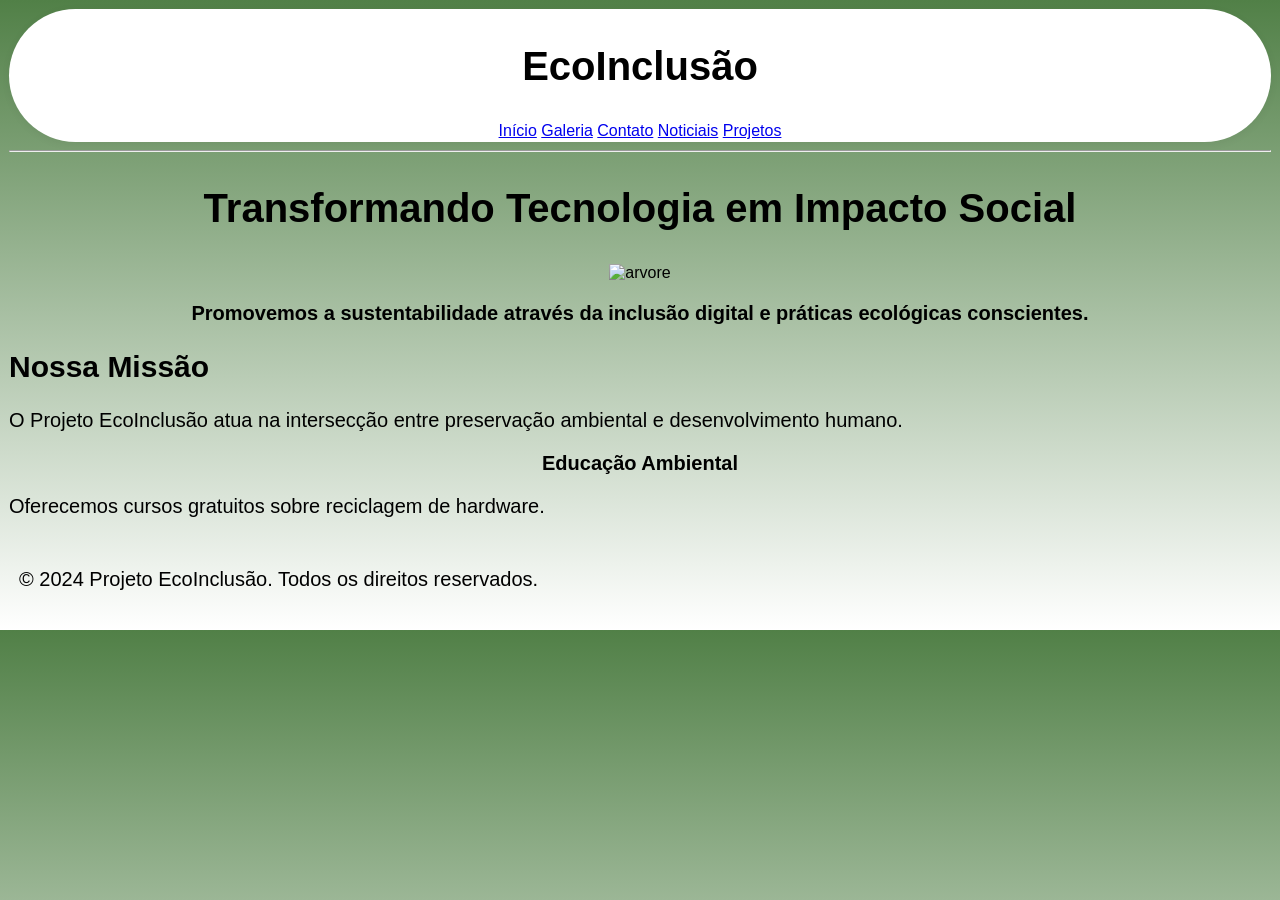
==== index.html @ 42b66ab9 "fato social" ====
<!DOCTYPE html>
<html lang="en">
<head>
    <meta charset="UTF-8">
    <meta name="viewport" content="width=device-width, initial-scale=1.0">
    <title>Eco inclusão</title>

    <link rel="stylesheet" href="style.css">
    
</head>

<body>

    <header role="banner">

        <nav role="navigation">

            <div class="logo"><h1>EcoInclusão</h1></div>

            

                <a href="index.html">Início</a>

                <a href="galeria.html">Galeria</a>

                <a href="contato.html">Contato</a>

                <a href="noticiais.html">Noticiais</a>

                <a href="projetos.html">Projetos</a>

        

        </nav>

    </header>

    <hr>

    <main role="main">

        <section id="hero">

            <h1>Transformando Tecnologia em Impacto Social</h1>

            <img src="https://marketplace.canva.com/B8DKI/MAG6t2B8DKI/1/tl/canva-%C3%A1rvore-isolada%2C-folhagem-verde-contrastando-com-o-fundo-preto.-MAG6t2B8DKI.png" alt="arvore">

            <h3>Promovemos a sustentabilidade através da inclusão digital e práticas ecológicas conscientes.</h3>

        </section>

        <section id="sobre">

            <h2>Nossa Missão</h2>

            <p>O Projeto EcoInclusão atua na intersecção entre preservação ambiental e desenvolvimento humano.</p>

            <article>

                <h3>Educação Ambiental</h3>

                <p>Oferecemos cursos gratuitos sobre reciclagem de hardware.</p>

            </article>

        </section>

    </main>



<footer role="contentinfo">

    <p>&copy; 2024 Projeto EcoInclusão. Todos os direitos reservados.</p>

</footer>

</body>

</html>

</html>
---- style.css ----
body {
    font-family: Arial, Helvetica, sans-serif;
    color: hsl(0, 0%, 0%);
    padding: 1px;
    align-items: auto;
    background-image: linear-gradient(#518047, white)
} header{
    background-color: #ffffff;
    box-shadow: 0 2px 10px rgba(0, 0, 0, 0.05);
    border-radius: 100px;
    top: 0;
    z-index: 1000;
    padding: -10px;
    text-align: center;
} nav{
    align-items: end;
    width: 1200px;
    margin: auto;
    padding: 2px;
} h1{
    align-items: left;
    font-size: 40px;
} h2{
    text-align: left;
    font-size: 30px;
} h3{
    text-align: auto;
    font-size: 20px;
}{
    width: 1200px;
    margin: auto;
} section{
    text-align: center;
    box-align: auto;
    box-shadow: 10px,#ffffff;
    border-radius: 100px;
    box
} footer{
    text-align: center;
    padding: 10px;
    width: auto;
    margin: auto;
} p{
    text-align: left;
    font-size: 20px;
}
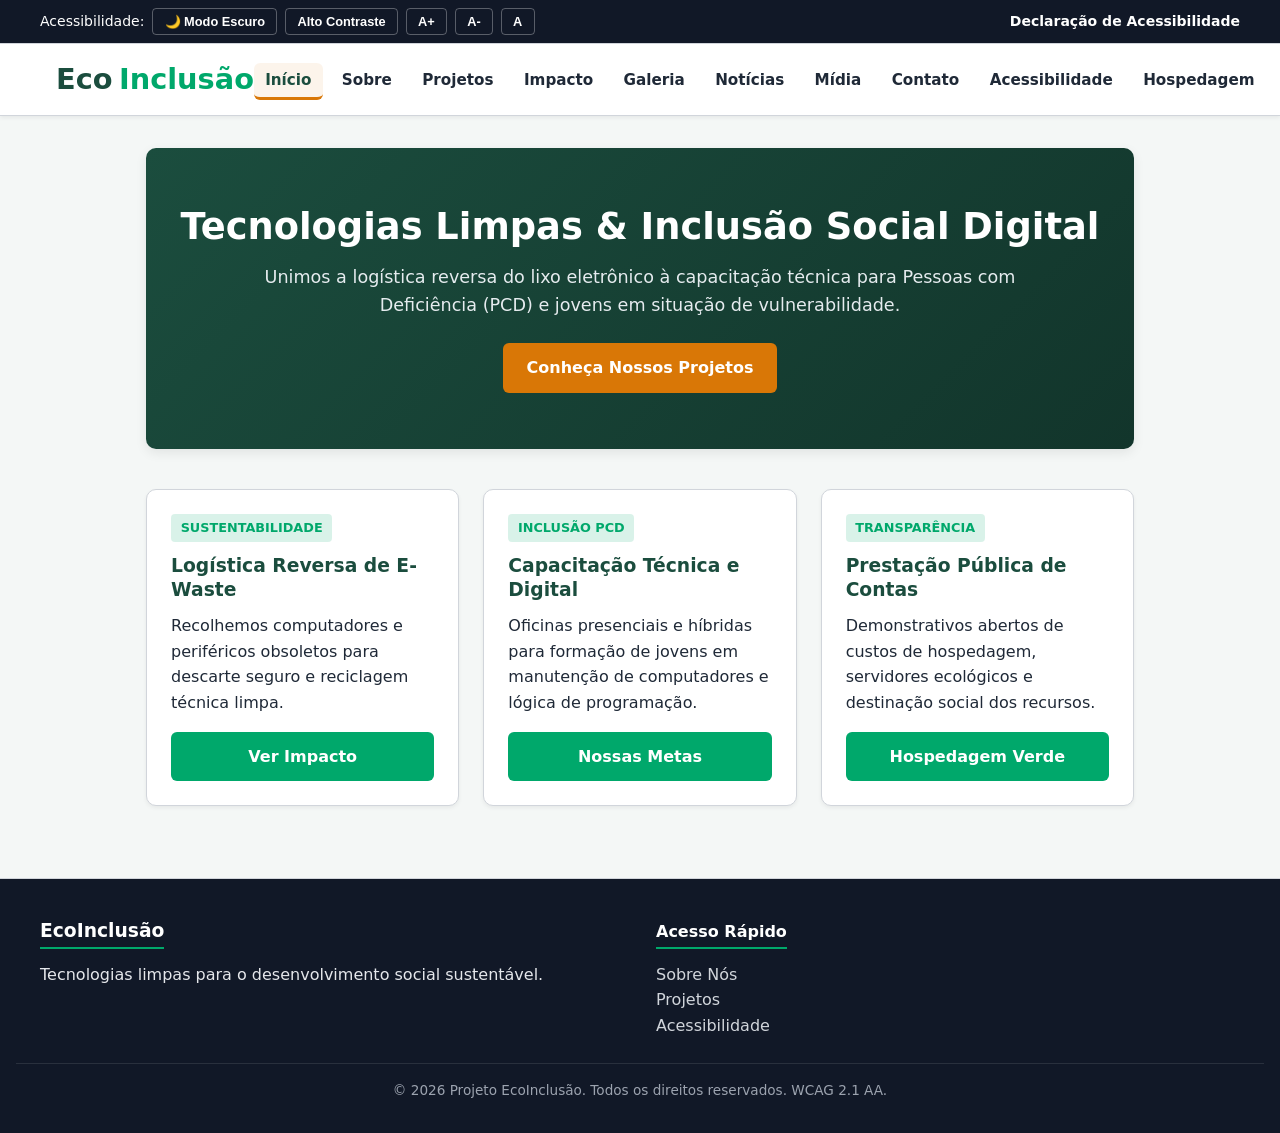
==== commit 2296ecb7: "Atualizando arquivos do projeto EcoInclusao na pasta docs" ====
--- a/index.html
+++ b/index.html
@@ -1,82 +1,101 @@
-<!DOCTYPE html>
-<html lang="en">
-<head>
-    <meta charset="UTF-8">
-    <meta name="viewport" content="width=device-width, initial-scale=1.0">
-    <title>Eco inclusão</title>
-
-    <link rel="stylesheet" href="style.css">
-    
-</head>
-
-<body>
-
-    <header role="banner">
-
-        <nav role="navigation">
-
-            <div class="logo"><h1>EcoInclusão</h1></div>
-
-            
-
-                <a href="index.html">Início</a>
-
-                <a href="galeria.html">Galeria</a>
-
-                <a href="contato.html">Contato</a>
-
-                <a href="noticiais.html">Noticiais</a>
-
-                <a href="projetos.html">Projetos</a>
-
-        
-
-        </nav>
-
-    </header>
-
-    <hr>
-
-    <main role="main">
-
-        <section id="hero">
-
-            <h1>Transformando Tecnologia em Impacto Social</h1>
-
-            <img src="https://marketplace.canva.com/B8DKI/MAG6t2B8DKI/1/tl/canva-%C3%A1rvore-isolada%2C-folhagem-verde-contrastando-com-o-fundo-preto.-MAG6t2B8DKI.png" alt="arvore">
-
-            <h3>Promovemos a sustentabilidade através da inclusão digital e práticas ecológicas conscientes.</h3>
-
-        </section>
-
-        <section id="sobre">
-
-            <h2>Nossa Missão</h2>
-
-            <p>O Projeto EcoInclusão atua na intersecção entre preservação ambiental e desenvolvimento humano.</p>
-
-            <article>
-
-                <h3>Educação Ambiental</h3>
-
-                <p>Oferecemos cursos gratuitos sobre reciclagem de hardware.</p>
-
-            </article>
-
-        </section>
-
-    </main>
-
-
-
-<footer role="contentinfo">
-
-    <p>&copy; 2024 Projeto EcoInclusão. Todos os direitos reservados.</p>
-
-</footer>
-
-</body>
-
-</html>
-
-</html>+<!DOCTYPE html>
+<html lang="pt-BR">
+<head>
+  <meta charset="UTF-8">
+  <meta name="viewport" content="width=device-width, initial-scale=1.0">
+  <title>Início | Projeto EcoInclusão</title>
+  <link rel="stylesheet" href="style.css">
+</head>
+<body>
+  <a href="#main-content" class="skip-link">Pular para o conteúdo principal</a>
+
+  <!-- Barra de Acessibilidade -->
+  <div class="accessibility-bar" role="region" aria-label="Acessibilidade">
+    <div class="accessibility-container">
+      <div class="access-controls">
+        <span>Acessibilidade:</span>
+        <button class="access-btn" id="btn-dark-mode" onclick="toggleDarkMode()">🌙 Modo Escuro</button>
+        <button class="access-btn" onclick="toggleContrast()">Alto Contraste</button>
+        <button class="access-btn" onclick="adjustFontSize(1)">A+</button>
+        <button class="access-btn" onclick="adjustFontSize(-1)">A-</button>
+        <button class="access-btn" onclick="resetFontSize()">A</button>
+      </div>
+      <a href="acessibilidade.html" style="color:#fff; font-weight:600;">Declaração de Acessibilidade</a>
+    </div>
+  </div>
+
+  <header class="site-header" role="banner">
+    <div class="header-container">
+      <a href="index.html" class="logo">Eco<span>Inclusão</span></a>
+      <button class="menu-toggle" id="menu-btn" aria-expanded="false">&#9776; Menu</button>
+      <nav id="main-nav" role="navigation">
+        <ul>
+          <li><a href="index.html" class="ativo" aria-current="page">Início</a></li>
+          <li><a href="sobre.html">Sobre</a></li>
+          <li><a href="projetos.html">Projetos</a></li>
+          <li><a href="impacto.html">Impacto</a></li>
+          <li><a href="galeria.html">Galeria</a></li>
+          <li><a href="noticiais.html">Notícias</a></li>
+          <li><a href="midia.html">Mídia</a></li>
+          <li><a href="contato.html">Contato</a></li>
+          <li><a href="acessibilidade.html">Acessibilidade</a></li>
+          <li><a href="orcamento_hospedagem.html">Hospedagem</a></li>
+        </ul>
+      </nav>
+    </div>
+  </header>
+
+  <main id="main-content" class="container" role="main">
+    <section class="hero">
+      <h1>Tecnologias Limpas &amp; Inclusão Social Digital</h1>
+      <p>Unimos a logística reversa do lixo eletrônico à capacitação técnica para Pessoas com Deficiência (PCD) e jovens em situação de vulnerabilidade.</p>
+      <a href="projetos.html" class="btn btn-primary">Conheça Nossos Projetos</a>
+    </section>
+
+    <section class="grid grid-3" style="margin-bottom: 2.5rem;">
+      <article class="card">
+        <span class="card-tag">Sustentabilidade</span>
+        <h3>Logística Reversa de E-Waste</h3>
+        <p>Recolhemos computadores e periféricos obsoletos para descarte seguro e reciclagem técnica limpa.</p>
+        <a href="impacto.html" class="btn btn-secondary" style="margin-top:auto;">Ver Impacto</a>
+      </article>
+
+      <article class="card">
+        <span class="card-tag">Inclusão PCD</span>
+        <h3>Capacitação Técnica e Digital</h3>
+        <p>Oficinas presenciais e híbridas para formação de jovens em manutenção de computadores e lógica de programação.</p>
+        <a href="projetos.html" class="btn btn-secondary" style="margin-top:auto;">Nossas Metas</a>
+      </article>
+
+      <article class="card">
+        <span class="card-tag">Transparência</span>
+        <h3>Prestação Pública de Contas</h3>
+        <p>Demonstrativos abertos de custos de hospedagem, servidores ecológicos e destinação social dos recursos.</p>
+        <a href="orcamento_hospedagem.html" class="btn btn-secondary" style="margin-top:auto;">Hospedagem Verde</a>
+      </article>
+    </section>
+  </main>
+
+  <footer class="site-footer" role="contentinfo">
+    <div class="footer-container">
+      <div class="footer-col">
+        <h3>EcoInclusão</h3>
+        <p>Tecnologias limpas para o desenvolvimento social sustentável.</p>
+      </div>
+      <div class="footer-col">
+        <h4>Acesso Rápido</h4>
+        <ul>
+          <li><a href="sobre.html">Sobre Nós</a></li>
+          <li><a href="projetos.html">Projetos</a></li>
+          <li><a href="acessibilidade.html">Acessibilidade</a></li>
+        </ul>
+      </div>
+    </div>
+    <div class="footer-bottom">
+      <p>&copy; 2026 Projeto EcoInclusão. Todos os direitos reservados. WCAG 2.1 AA.</p>
+    </div>
+  </footer>
+
+  <script src="script.js"></script>
+</body>
+</html>
--- a/style.css
+++ b/style.css
@@ -1,47 +1,210 @@
-body {
-    font-family: Arial, Helvetica, sans-serif;
-    color: hsl(0, 0%, 0%);
-    padding: 1px;
-    align-items: auto;
-    background-image: linear-gradient(#518047, white)
-} header{
-    background-color: #ffffff;
-    box-shadow: 0 2px 10px rgba(0, 0, 0, 0.05);
-    border-radius: 100px;
-    top: 0;
-    z-index: 1000;
-    padding: -10px;
-    text-align: center;
-} nav{
-    align-items: end;
-    width: 1200px;
-    margin: auto;
-    padding: 2px;
-} h1{
-    align-items: left;
-    font-size: 40px;
-} h2{
-    text-align: left;
-    font-size: 30px;
-} h3{
-    text-align: auto;
-    font-size: 20px;
-}{
-    width: 1200px;
-    margin: auto;
-} section{
-    text-align: center;
-    box-align: auto;
-    box-shadow: 10px,#ffffff;
-    border-radius: 100px;
-    box
-} footer{
-    text-align: center;
-    padding: 10px;
-    width: auto;
-    margin: auto;
-} p{
-    text-align: left;
-    font-size: 20px;
-}
-
+/* ==========================================================================
+   ESTILOS GLOBAIS - PROJETO ECOINCLUSÃO
+   Layout Original (Versão 1) + Recursos Interativos & Dark Mode
+   ========================================================================== */
+
+/* Reset & Variáveis */
+*, *::before, *::after {
+  box-sizing: border-box;
+  margin: 0;
+  padding: 0;
+}
+
+:root {
+  /* Cores Originais - Modo Claro */
+  --primary-color: #1B4D3E;
+  --primary-dark: #12352B;
+  --secondary-color: #00A86B;
+  --accent-color: #D97706;
+  --accent-hover: #B45309;
+  --bg-light: #F4F7F6;
+  --bg-white: #FFFFFF;
+  --bg-card: #FFFFFF;
+  --bg-dark: #111827;
+  --text-dark: #1F2937;
+  --text-muted: #4B5563;
+  --border-color: #D1D5DB;
+  --focus-outline: 3px solid #D97706;
+  --focus-offset: 3px;
+  --font-main: 'Inter', 'Segoe UI', system-ui, sans-serif;
+  --radius-sm: 6px;
+  --radius-md: 10px;
+  --shadow-sm: 0 2px 4px rgba(0,0,0,0.06);
+  --shadow-md: 0 4px 12px rgba(0,0,0,0.08);
+  --shadow-hover: 0 8px 20px rgba(27, 77, 62, 0.15);
+  --transition-fast: all 0.25s cubic-bezier(0.4, 0, 0.2, 1);
+}
+
+/* Modo Escuro (Dark Mode Interativo) */
+body.dark-mode {
+  --primary-color: #34D399;
+  --primary-dark: #059669;
+  --secondary-color: #10B981;
+  --accent-color: #F59E0B;
+  --accent-hover: #D97706;
+  --bg-light: #0F172A;
+  --bg-white: #1E293B;
+  --bg-card: #1E293B;
+  --bg-dark: #020617;
+  --text-dark: #F8FAFC;
+  --text-muted: #94A3B8;
+  --border-color: #334155;
+  --shadow-sm: 0 2px 4px rgba(0,0,0,0.3);
+  --shadow-md: 0 4px 12px rgba(0,0,0,0.4);
+  --shadow-hover: 0 8px 24px rgba(52, 211, 153, 0.2);
+}
+
+/* Alto Contraste (Acessibilidade) */
+body.high-contrast {
+  --primary-color: #FFFF00 !important;
+  --secondary-color: #00FFFF !important;
+  --accent-color: #FFFF00 !important;
+  --bg-light: #000000 !important;
+  --bg-white: #000000 !important;
+  --bg-card: #000000 !important;
+  --bg-dark: #000000 !important;
+  --text-dark: #FFFFFF !important;
+  --text-muted: #FFFFFF !important;
+  --border-color: #FFFFFF !important;
+  background-color: #000000 !important;
+  color: #FFFFFF !important;
+}
+
+body.high-contrast a { color: #00FFFF !important; text-decoration: underline !important; }
+body.high-contrast button, body.high-contrast .btn { background-color: #000000 !important; color: #FFFF00 !important; border: 2px solid #FFFF00 !important; }
+body.high-contrast .card, body.high-contrast header, body.high-contrast footer, body.high-contrast table { background-color: #000000 !important; color: #FFFFFF !important; border: 2px solid #FFFFFF !important; }
+
+/* Base */
+html { font-size: 100%; scroll-behavior: smooth; }
+body {
+  font-family: var(--font-main);
+  line-height: 1.6;
+  color: var(--text-dark);
+  background-color: var(--bg-light);
+  display: flex;
+  flex-direction: column;
+  min-height: 100vh;
+  transition: background-color 0.3s ease, color 0.3s ease;
+}
+main { flex: 1; }
+
+h1, h2, h3, h4 { color: var(--primary-color); font-weight: 700; line-height: 1.25; margin-bottom: 0.75rem; transition: color 0.3s ease; }
+p { margin-bottom: 1rem; }
+a { color: var(--primary-color); text-decoration: none; transition: var(--transition-fast); }
+a:hover, a:focus { text-decoration: underline; }
+:focus-visible { outline: var(--focus-outline); outline-offset: var(--focus-offset); }
+
+/* Skip Link */
+.skip-link {
+  position: absolute; top: -100px; left: 1rem; background: var(--accent-color); color: #FFF;
+  padding: 0.75rem 1.25rem; z-index: 9999; font-weight: bold; border-radius: var(--radius-sm); transition: top 0.2s ease;
+}
+.skip-link:focus { top: 1rem; }
+
+/* Barra de Acessibilidade */
+.accessibility-bar { background-color: var(--bg-dark); color: #FFF; padding: 0.5rem 1rem; font-size: 0.875rem; border-bottom: 1px solid var(--border-color); }
+.accessibility-container { max-width: 1200px; margin: 0 auto; display: flex; justify-content: space-between; align-items: center; flex-wrap: wrap; gap: 0.5rem; }
+.access-controls { display: flex; align-items: center; gap: 0.5rem; flex-wrap: wrap; }
+.access-btn {
+  background: transparent; border: 1px solid rgba(255,255,255,0.3); color: #FFF;
+  padding: 0.3rem 0.7rem; border-radius: 4px; cursor: pointer; font-weight: 600; font-size: 0.8rem;
+  transition: var(--transition-fast); display: inline-flex; align-items: center; gap: 0.3rem;
+}
+.access-btn:hover { background: rgba(255,255,255,0.2); transform: translateY(-1px); }
+
+/* Header & Nav */
+header.site-header { position: sticky; top: 0; z-index: 1000; background-color: var(--bg-white); box-shadow: var(--shadow-sm); border-bottom: 1px solid var(--border-color); transition: background-color 0.3s ease; }
+.header-container { max-width: 1200px; margin: 0 auto; padding: 0.8rem 1rem; display: flex; justify-content: space-between; align-items: center; }
+.logo { font-size: 1.8rem; font-weight: 800; color: var(--primary-color); display: flex; align-items: center; gap: 0.4rem; }
+.logo span { color: var(--secondary-color); }
+.menu-toggle { display: none; background: transparent; border: 2px solid var(--primary-color); color: var(--primary-color); font-size: 1.25rem; padding: 0.4rem 0.75rem; border-radius: var(--radius-sm); cursor: pointer; }
+
+nav ul { display: flex; list-style: none; gap: 0.5rem; align-items: center; }
+nav a { color: var(--text-dark); font-weight: 600; padding: 0.5rem 0.7rem; border-radius: var(--radius-sm); font-size: 0.95rem; position: relative; transition: var(--transition-fast); }
+nav a:hover { color: var(--primary-color); background-color: rgba(0, 168, 107, 0.1); text-decoration: none; transform: translateY(-1px); }
+nav a.ativo, nav a.active { color: var(--primary-color); font-weight: 700; border-bottom: 3px solid var(--accent-color); background-color: rgba(217,119,6,0.08); }
+
+/* Hero Section */
+.container { max-width: 1200px; margin: 0 auto; padding: 2rem 1rem; }
+.hero {
+  background: linear-gradient(135deg, var(--primary-color) 0%, var(--primary-dark) 100%);
+  color: #FFF; padding: 3.5rem 1.5rem; text-align: center; border-radius: var(--radius-md); margin-bottom: 2.5rem;
+  box-shadow: var(--shadow-md); position: relative; overflow: hidden;
+}
+.hero h1 { color: #FFF; font-size: 2.3rem; margin-bottom: 0.8rem; }
+.hero p { max-width: 800px; margin: 0 auto 1.5rem auto; opacity: 0.95; font-size: 1.1rem; color: #F1F5F9; }
+
+/* Grid e Cards Interativos */
+.grid { display: grid; gap: 1.5rem; }
+.grid-2 { grid-template-columns: repeat(auto-fit, minmax(360px, 1fr)); }
+.grid-3 { grid-template-columns: repeat(auto-fit, minmax(280px, 1fr)); }
+
+.card {
+  background-color: var(--bg-card); border-radius: var(--radius-md); padding: 1.5rem;
+  box-shadow: var(--shadow-sm); border: 1px solid var(--border-color); display: flex; flex-direction: column;
+  transition: var(--transition-fast);
+}
+/* Reação ao passar o mouse */
+.card:hover {
+  transform: translateY(-5px);
+  box-shadow: var(--shadow-hover);
+  border-color: var(--secondary-color);
+}
+
+.card-tag {
+  background-color: rgba(0,168,107,0.15); color: var(--secondary-color); font-weight: 700;
+  font-size: 0.8rem; padding: 0.25rem 0.6rem; border-radius: 4px; text-transform: uppercase;
+  margin-bottom: 0.75rem; align-self: flex-start;
+}
+
+/* Botões Interativos */
+.btn {
+  display: inline-block; padding: 0.75rem 1.5rem; font-weight: 700; border-radius: var(--radius-sm);
+  border: none; cursor: pointer; text-align: center; transition: var(--transition-fast); text-decoration: none !important;
+}
+.btn:hover {
+  transform: translateY(-2px);
+  box-shadow: 0 4px 12px rgba(0,0,0,0.15);
+}
+.btn-primary { background-color: var(--accent-color); color: #FFF; }
+.btn-primary:hover { background-color: var(--accent-hover); }
+.btn-secondary { background-color: var(--secondary-color); color: #FFF; }
+.btn-secondary:hover { background-color: #008F5B; }
+
+/* Tabelas com Hover */
+.table-container { overflow-x: auto; margin: 1.5rem 0; border-radius: var(--radius-sm); border: 1px solid var(--border-color); background-color: var(--bg-card); }
+table { width: 100%; border-collapse: collapse; text-align: left; }
+th, td { padding: 0.85rem 1rem; border-bottom: 1px solid var(--border-color); }
+th { background-color: var(--primary-color); color: #FFF; font-weight: 700; }
+tr { transition: background-color 0.2s ease; }
+tr:hover { background-color: rgba(0, 168, 107, 0.08); }
+
+/* Form inputs */
+.form-group { margin-bottom: 1.25rem; }
+label { display: block; font-weight: 700; margin-bottom: 0.4rem; }
+input[type="text"], input[type="email"], select, textarea {
+  width: 100%; padding: 0.75rem; font-size: 1rem; border: 1px solid var(--border-color);
+  border-radius: var(--radius-sm); background-color: var(--bg-card); color: var(--text-dark);
+  transition: var(--transition-fast);
+}
+input[type="text"]:focus, input[type="email"]:focus, select:focus, textarea:focus {
+  border-color: var(--secondary-color);
+  box-shadow: 0 0 0 3px rgba(0, 168, 107, 0.2);
+}
+
+/* Rodapé */
+footer.site-footer { background-color: var(--bg-dark); color: #E5E7EB; padding: 2.5rem 1rem 1rem 1rem; margin-top: auto; border-top: 1px solid var(--border-color); }
+.footer-container { max-width: 1200px; margin: 0 auto; display: grid; grid-template-columns: repeat(auto-fit, minmax(220px, 1fr)); gap: 2rem; margin-bottom: 1.5rem; }
+.footer-col h3, .footer-col h4 { color: #FFF; border-bottom: 2px solid var(--secondary-color); padding-bottom: 0.3rem; display: inline-block; margin-bottom: 0.8rem; }
+.footer-col ul { list-style: none; }
+.footer-col a { color: #D1D5DB; transition: var(--transition-fast); }
+.footer-col a:hover { color: var(--secondary-color); padding-left: 3px; }
+.footer-bottom { text-align: center; padding-top: 1rem; border-top: 1px solid rgba(255,255,255,0.1); font-size: 0.85rem; color: #9CA3AF; }
+
+@media (max-width: 768px) {
+  .menu-toggle { display: block; }
+  nav { display: none; width: 100%; margin-top: 1rem; }
+  nav.is-open { display: block; }
+  nav ul { flex-direction: column; align-items: stretch; background: var(--bg-card); padding: 1rem; border-radius: var(--radius-sm); border: 1px solid var(--border-color); }
+  .grid-2, .grid-3 { grid-template-columns: 1fr; }
+}
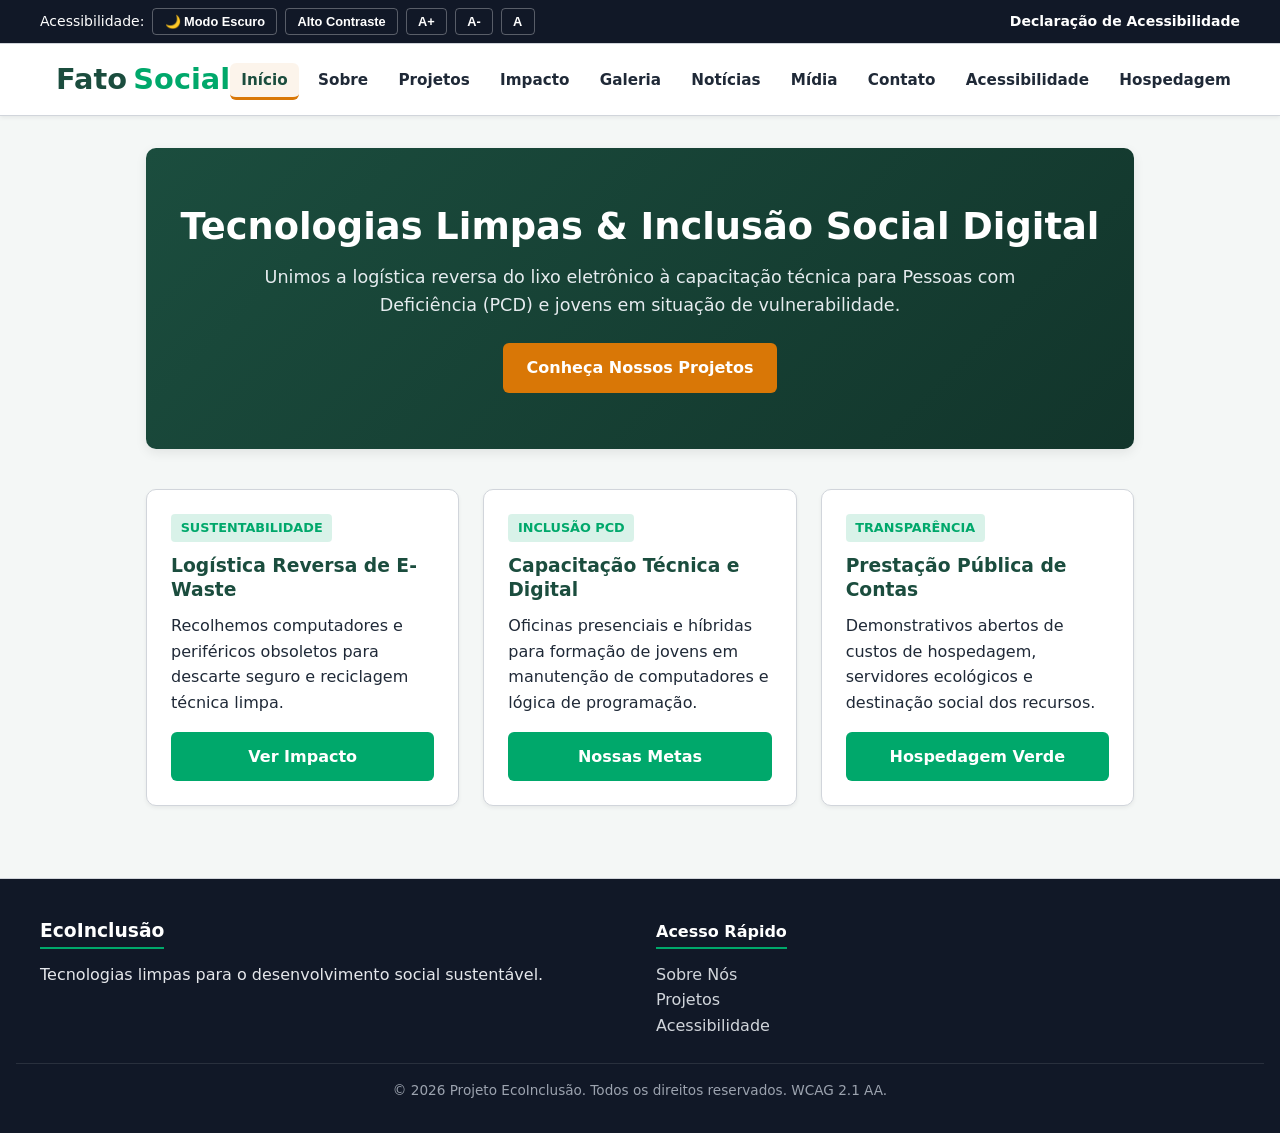
==== commit 82f79863: "Change logo text from 'EcoInclusão' to 'FatoSocial'" ====
--- a/index.html
+++ b/index.html
@@ -24,9 +24,9 @@
     </div>
   </div>
 
-  <header class="site-header" role="banner">
+ <header class="site-header" role="banner">
     <div class="header-container">
-      <a href="index.html" class="logo">Eco<span>Inclusão</span></a>
+      <a href="index.html" class="logo">Fato<span>Social</span></a>
       <button class="menu-toggle" id="menu-btn" aria-expanded="false">&#9776; Menu</button>
       <nav id="main-nav" role="navigation">
         <ul>
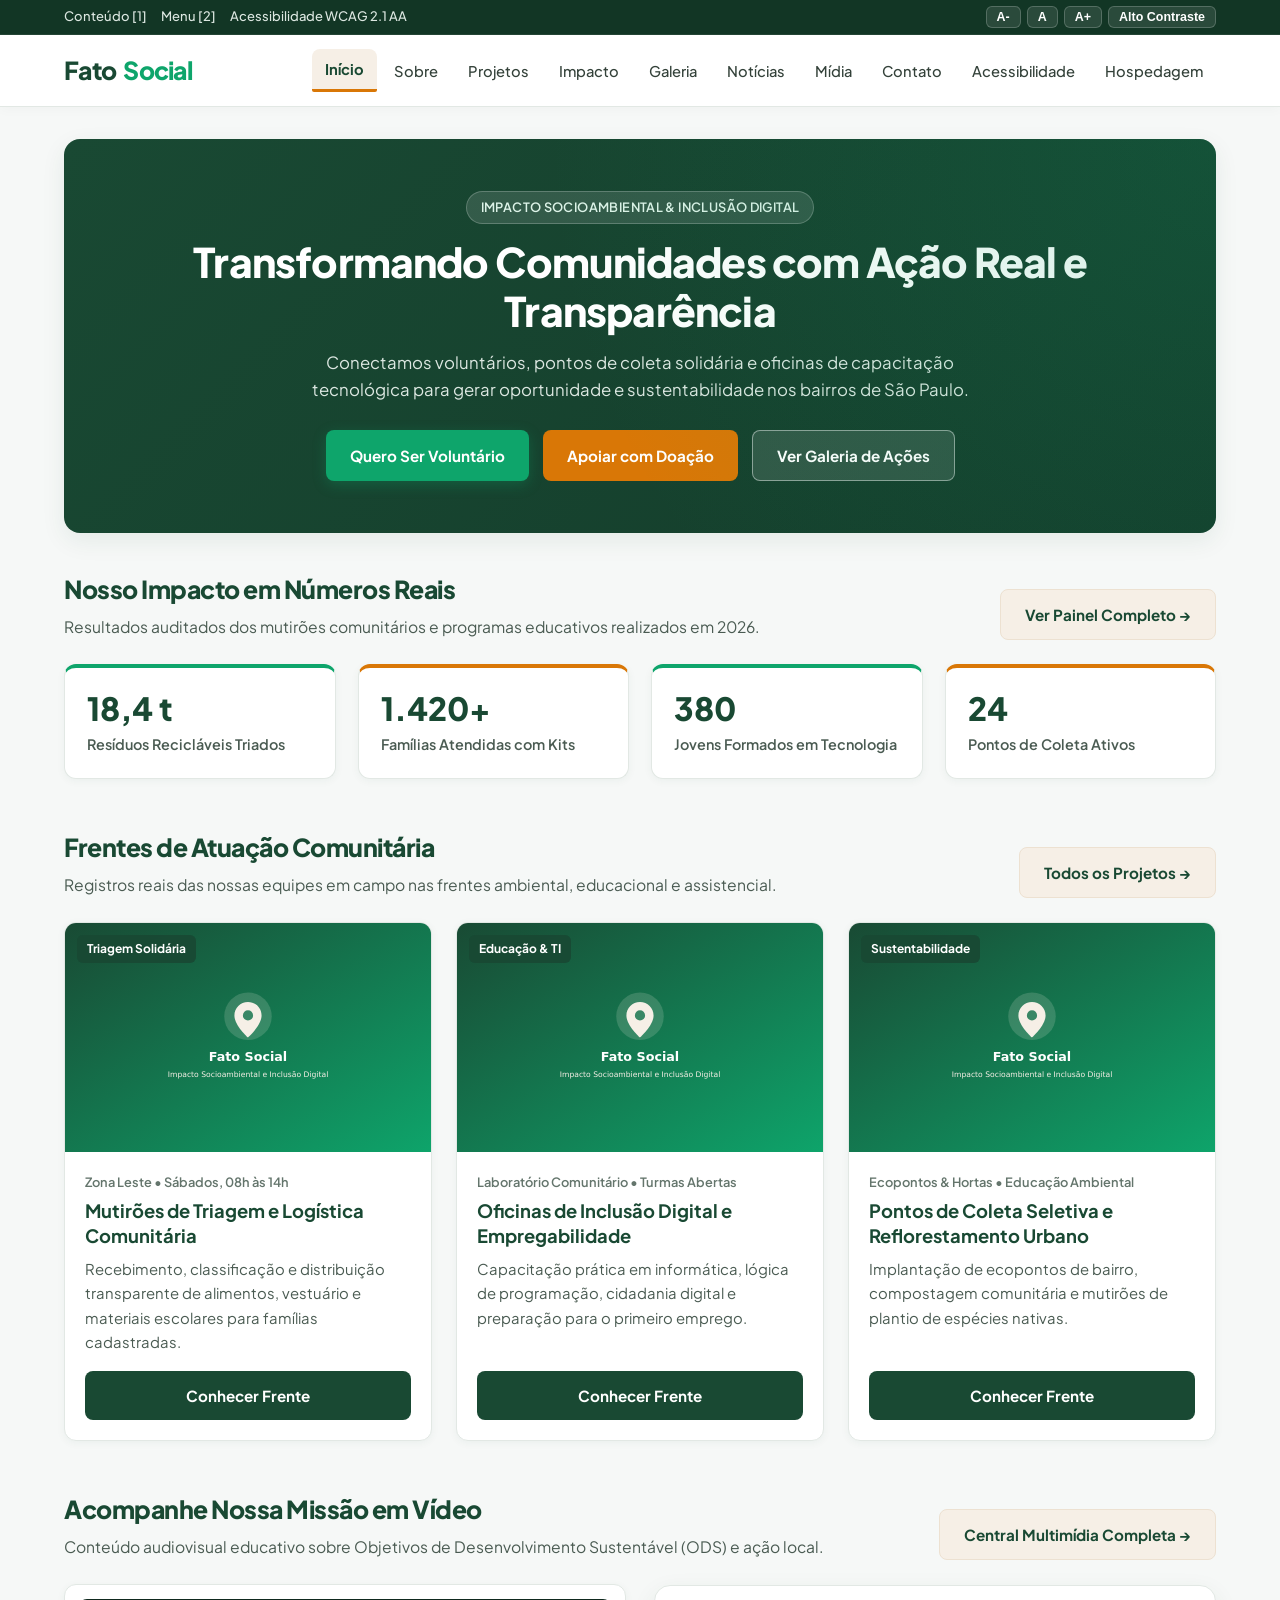
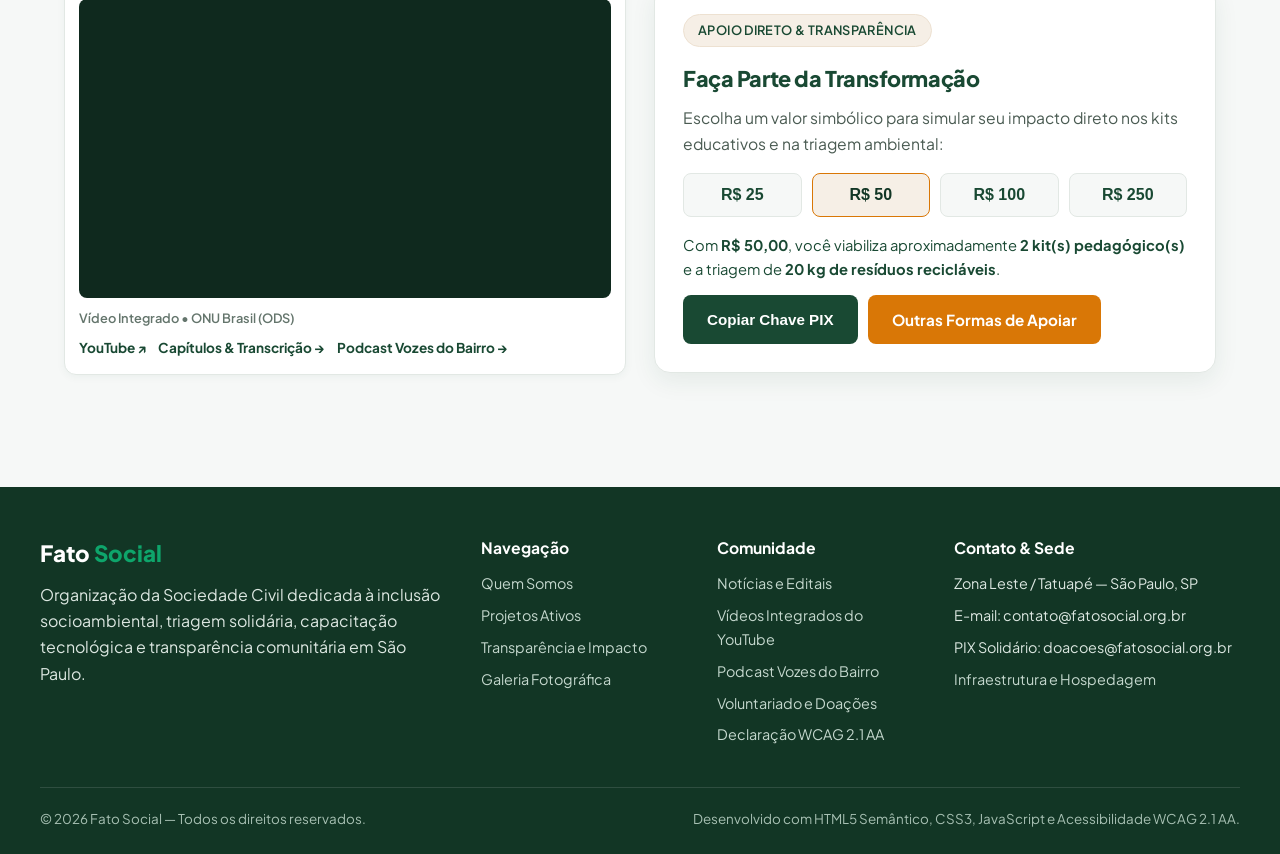
==== commit 3efba0b1: "Atualizando site" ====
--- a/index.html
+++ b/index.html
@@ -3,39 +3,53 @@
 <head>
   <meta charset="UTF-8">
   <meta name="viewport" content="width=device-width, initial-scale=1.0">
-  <title>Início | Projeto EcoInclusão</title>
-  <link rel="stylesheet" href="style.css">
+  <meta name="description" content="Portal oficial da ONG Fato Social: projetos comunitários, voluntariado, doações transparentes, notícias e multimídia acessível.">
+  <title>Início — Transformação Socioambiental e Inclusão | Fato Social</title>
+  <link rel="preconnect" href="https://fonts.googleapis.com">
+  <link rel="preconnect" href="https://fonts.gstatic.com" crossorigin>
+  <link href="https://fonts.googleapis.com/css2?family=Plus+Jakarta+Sans:wght@400;500;600;700;800&display=swap" rel="stylesheet">
+  <link rel="stylesheet" href="css/style.css">
+  <link rel="stylesheet" href="css/animacoes.css">
 </head>
 <body>
-  <a href="#main-content" class="skip-link">Pular para o conteúdo principal</a>
-
-  <!-- Barra de Acessibilidade -->
-  <div class="accessibility-bar" role="region" aria-label="Acessibilidade">
-    <div class="accessibility-container">
-      <div class="access-controls">
-        <span>Acessibilidade:</span>
-        <button class="access-btn" id="btn-dark-mode" onclick="toggleDarkMode()">🌙 Modo Escuro</button>
-        <button class="access-btn" onclick="toggleContrast()">Alto Contraste</button>
-        <button class="access-btn" onclick="adjustFontSize(1)">A+</button>
-        <button class="access-btn" onclick="adjustFontSize(-1)">A-</button>
-        <button class="access-btn" onclick="resetFontSize()">A</button>
-      </div>
-      <a href="acessibilidade.html" style="color:#fff; font-weight:600;">Declaração de Acessibilidade</a>
+  <a href="#conteudo-principal" class="skip-link">Pular para o conteúdo principal</a>
+
+  <!-- Barra de Acessibilidade WCAG 2.1 AA -->
+  <div class="a11y-bar" role="region" aria-label="Barra de acessibilidade">
+    <div class="a11y-bar-inner">
+      <div class="a11y-shortcuts">
+        <a href="#conteudo-principal" accesskey="1">Conteúdo [1]</a>
+        <a href="#menu-principal" accesskey="2">Menu [2]</a>
+        <a href="acessibilidade.html">Acessibilidade WCAG 2.1 AA</a>
+      </div>
+      <div class="a11y-controls">
+        <button type="button" class="a11y-btn" data-action="font-dec" aria-label="Diminuir tamanho da fonte">A-</button>
+        <button type="button" class="a11y-btn" data-action="font-reset" aria-label="Restaurar tamanho padrão da fonte">A</button>
+        <button type="button" class="a11y-btn" data-action="font-inc" aria-label="Aumentar tamanho da fonte">A+</button>
+        <button type="button" class="a11y-btn" data-action="toggle-contrast" aria-pressed="false">Alto Contraste</button>
+      </div>
     </div>
   </div>
 
- <header class="site-header" role="banner">
-    <div class="header-container">
-      <a href="index.html" class="logo">Fato<span>Social</span></a>
-      <button class="menu-toggle" id="menu-btn" aria-expanded="false">&#9776; Menu</button>
-      <nav id="main-nav" role="navigation">
-        <ul>
-          <li><a href="index.html" class="ativo" aria-current="page">Início</a></li>
+  <!-- Cabeçalho Principal -->
+  <header class="site-header">
+    <div class="header-inner">
+      <a href="index.html" class="brand-logo" aria-label="Fato Social — Página Inicial">
+        <span class="brand-fato">Fato</span>&nbsp;<span class="brand-social">Social</span>
+      </a>
+
+      <button type="button" class="mobile-menu-btn" aria-expanded="false" aria-controls="menu-principal">
+        ☰ Menu
+      </button>
+
+      <nav id="menu-principal" class="main-nav" aria-label="Navegação principal">
+        <ul>
+          <li><a href="index.html" aria-current="page" class="active">Início</a></li>
           <li><a href="sobre.html">Sobre</a></li>
           <li><a href="projetos.html">Projetos</a></li>
           <li><a href="impacto.html">Impacto</a></li>
           <li><a href="galeria.html">Galeria</a></li>
-          <li><a href="noticiais.html">Notícias</a></li>
+          <li><a href="noticias.html">Notícias</a></li>
           <li><a href="midia.html">Mídia</a></li>
           <li><a href="contato.html">Contato</a></li>
           <li><a href="acessibilidade.html">Acessibilidade</a></li>
@@ -45,57 +59,192 @@
     </div>
   </header>
 
-  <main id="main-content" class="container" role="main">
-    <section class="hero">
-      <h1>Tecnologias Limpas &amp; Inclusão Social Digital</h1>
-      <p>Unimos a logística reversa do lixo eletrônico à capacitação técnica para Pessoas com Deficiência (PCD) e jovens em situação de vulnerabilidade.</p>
-      <a href="projetos.html" class="btn btn-primary">Conheça Nossos Projetos</a>
-    </section>
-
-    <section class="grid grid-3" style="margin-bottom: 2.5rem;">
-      <article class="card">
-        <span class="card-tag">Sustentabilidade</span>
-        <h3>Logística Reversa de E-Waste</h3>
-        <p>Recolhemos computadores e periféricos obsoletos para descarte seguro e reciclagem técnica limpa.</p>
-        <a href="impacto.html" class="btn btn-secondary" style="margin-top:auto;">Ver Impacto</a>
-      </article>
-
-      <article class="card">
-        <span class="card-tag">Inclusão PCD</span>
-        <h3>Capacitação Técnica e Digital</h3>
-        <p>Oficinas presenciais e híbridas para formação de jovens em manutenção de computadores e lógica de programação.</p>
-        <a href="projetos.html" class="btn btn-secondary" style="margin-top:auto;">Nossas Metas</a>
-      </article>
-
-      <article class="card">
-        <span class="card-tag">Transparência</span>
-        <h3>Prestação Pública de Contas</h3>
-        <p>Demonstrativos abertos de custos de hospedagem, servidores ecológicos e destinação social dos recursos.</p>
-        <a href="orcamento_hospedagem.html" class="btn btn-secondary" style="margin-top:auto;">Hospedagem Verde</a>
-      </article>
-    </section>
+  <main id="conteudo-principal" tabindex="-1">
+    <section class="hero-banner reveal">
+      <span class="hero-badge">Impacto Socioambiental &amp; Inclusão Digital</span>
+      <h1>Transformando Comunidades com Ação Real e Transparência</h1>
+      <p>Conectamos voluntários, pontos de coleta solidária e oficinas de capacitação tecnológica para gerar oportunidade e sustentabilidade nos bairros de São Paulo.</p>
+      <div class="hero-actions">
+        <a href="contato.html#voluntariado" class="btn btn-primary pulse-cta">Quero Ser Voluntário</a>
+        <a href="contato.html#doacoes" class="btn btn-amber">Apoiar com Doação</a>
+        <a href="galeria.html" class="btn btn-outline">Ver Galeria de Ações</a>
+      </div>
+    </section>
+
+    <!-- Indicadores de Impacto -->
+    <section class="section-block reveal" aria-labelledby="titulo-kpis">
+      <div class="section-header">
+        <div>
+          <h2 id="titulo-kpis" class="section-title">Nosso Impacto em Números Reais</h2>
+          <p class="section-subtitle">Resultados auditados dos mutirões comunitários e programas educativos realizados em 2026.</p>
+        </div>
+        <a href="impacto.html" class="btn btn-soft">Ver Painel Completo →</a>
+      </div>
+      <div class="grid-4">
+        <div class="kpi-card">
+          <div class="kpi-value">18,4 t</div>
+          <div class="kpi-label">Resíduos Recicláveis Triados</div>
+        </div>
+        <div class="kpi-card amber">
+          <div class="kpi-value">1.420+</div>
+          <div class="kpi-label">Famílias Atendidas com Kits</div>
+        </div>
+        <div class="kpi-card">
+          <div class="kpi-value">380</div>
+          <div class="kpi-label">Jovens Formados em Tecnologia</div>
+        </div>
+        <div class="kpi-card amber">
+          <div class="kpi-value">24</div>
+          <div class="kpi-label">Pontos de Coleta Ativos</div>
+        </div>
+      </div>
+    </section>
+
+    <!-- Projetos em Destaque com Fotos Reais -->
+    <section class="section-block reveal" aria-labelledby="titulo-projetos-home">
+      <div class="section-header">
+        <div>
+          <h2 id="titulo-projetos-home" class="section-title">Frentes de Atuação Comunitária</h2>
+          <p class="section-subtitle">Registros reais das nossas equipes em campo nas frentes ambiental, educacional e assistencial.</p>
+        </div>
+        <a href="projetos.html" class="btn btn-soft">Todos os Projetos →</a>
+      </div>
+      <div class="grid-3">
+        <article class="card">
+          <div class="card-media">
+            <img src="https://images.unsplash.com/photo-1593113598332-cd288d649433?auto=format&fit=crop&w=900&q=85" alt="Voluntários organizando caixas de alimentos e doações em mutirão comunitário" loading="lazy" onerror="this.onerror=null;this.src='assets/img/fallback-acao.svg';">
+            <span class="card-tag">Triagem Solidária</span>
+          </div>
+          <div class="card-body">
+            <div class="card-meta">Zona Leste • Sábados, 08h às 14h</div>
+            <h3 class="card-title">Mutirões de Triagem e Logística Comunitária</h3>
+            <p class="card-text">Recebimento, classificação e distribuição transparente de alimentos, vestuário e materiais escolares para famílias cadastradas.</p>
+            <a href="projetos.html#triagem" class="btn btn-forest">Conhecer Frente</a>
+          </div>
+        </article>
+
+        <article class="card">
+          <div class="card-media">
+            <img src="https://images.unsplash.com/photo-1522202176988-66273c2fd55f?auto=format&fit=crop&w=900&q=85" alt="Jovens e adultos participando de oficina de inclusão digital com notebooks" loading="lazy" onerror="this.onerror=null;this.src='assets/img/fallback-acao.svg';">
+            <span class="card-tag">Educação &amp; TI</span>
+          </div>
+          <div class="card-body">
+            <div class="card-meta">Laboratório Comunitário • Turmas Abertas</div>
+            <h3 class="card-title">Oficinas de Inclusão Digital e Empregabilidade</h3>
+            <p class="card-text">Capacitação prática em informática, lógica de programação, cidadania digital e preparação para o primeiro emprego.</p>
+            <a href="projetos.html#capacitacao" class="btn btn-forest">Conhecer Frente</a>
+          </div>
+        </article>
+
+        <article class="card">
+          <div class="card-media">
+            <img src="https://images.unsplash.com/photo-1466692476868-aef1dfb1e735?auto=format&fit=crop&w=900&q=85" alt="Mãos de voluntários plantando mudas verdes em horta comunitária urbana" loading="lazy" onerror="this.onerror=null;this.src='assets/img/fallback-acao.svg';">
+            <span class="card-tag">Sustentabilidade</span>
+          </div>
+          <div class="card-body">
+            <div class="card-meta">Ecopontos &amp; Hortas • Educação Ambiental</div>
+            <h3 class="card-title">Pontos de Coleta Seletiva e Reflorestamento Urbano</h3>
+            <p class="card-text">Implantação de ecopontos de bairro, compostagem comunitária e mutirões de plantio de espécies nativas.</p>
+            <a href="projetos.html#coleta" class="btn btn-forest">Conhecer Frente</a>
+          </div>
+        </article>
+      </div>
+    </section>
+
+    <!-- Vídeo Integrado do YouTube em Destaque -->
+    <section class="section-block reveal" aria-labelledby="titulo-video-home">
+      <div class="section-header">
+        <div>
+          <h2 id="titulo-video-home" class="section-title">Acompanhe Nossa Missão em Vídeo</h2>
+          <p class="section-subtitle">Conteúdo audiovisual educativo sobre Objetivos de Desenvolvimento Sustentável (ODS) e ação local.</p>
+        </div>
+        <a href="midia.html" class="btn btn-soft">Central Multimídia Completa →</a>
+      </div>
+      <div class="grid-2" style="align-items: center;">
+        <div class="card" style="padding: 14px;">
+          <div class="video-responsive">
+            <iframe
+              src="https://www.youtube-nocookie.com/embed/uWqvUO3LIZY?rel=0&modestbranding=1&hl=pt-BR"
+              title="Você conhece os 17 Objetivos de Desenvolvimento Sustentável? — ONU Brasil"
+              loading="lazy"
+              referrerpolicy="strict-origin-when-cross-origin"
+              allow="accelerometer; autoplay; clipboard-write; encrypted-media; gyroscope; picture-in-picture; web-share"
+              allowfullscreen>
+            </iframe>
+          </div>
+          <div style="margin-top:10px; display:flex; justify-content:space-between; align-items:center; flex-wrap:wrap; gap:8px;">
+            <span class="card-meta" style="margin:0;">Vídeo Integrado • ONU Brasil (ODS)</span>
+            <div style="display:flex; gap:12px; flex-wrap:wrap;">
+              <a href="https://www.youtube.com/watch?v=uWqvUO3LIZY" target="_blank" rel="noopener noreferrer" style="font-size:0.85rem; font-weight:700;">YouTube ↗</a>
+              <a href="midia.html?video=ods#videos-youtube" style="font-size:0.85rem; font-weight:700;">Capítulos &amp; Transcrição →</a>
+              <a href="midia.html?episodio=ep01#podcast-vozes" style="font-size:0.85rem; font-weight:700;">Podcast Vozes do Bairro →</a>
+            </div>
+          </div>
+        </div>
+
+        <div class="donation-box" id="donation-widget">
+          <span class="hero-badge" style="background: var(--sand-100); color: var(--forest-800); border-color: var(--sand-200);">Apoio Direto &amp; Transparência</span>
+          <h3 class="section-title" style="font-size: 1.35rem; margin-bottom: 8px;">Faça Parte da Transformação</h3>
+          <p class="section-subtitle">Escolha um valor simbólico para simular seu impacto direto nos kits educativos e na triagem ambiental:</p>
+          <div class="amount-grid" role="group" aria-label="Valores sugeridos de doação">
+            <button type="button" class="amount-btn" data-amount="25">R$ 25</button>
+            <button type="button" class="amount-btn active" data-amount="50">R$ 50</button>
+            <button type="button" class="amount-btn" data-amount="100">R$ 100</button>
+            <button type="button" class="amount-btn" data-amount="250">R$ 250</button>
+          </div>
+          <p id="donation-impact-preview" style="font-size: 0.92rem; color: var(--forest-800); margin-bottom: 14px;"></p>
+          <div style="display:flex; gap:10px; flex-wrap:wrap;">
+            <button type="button" id="copy-pix-btn" class="btn btn-forest">Copiar Chave PIX</button>
+            <a href="contato.html#doacoes" class="btn btn-amber">Outras Formas de Apoiar</a>
+          </div>
+        </div>
+      </div>
+    </section>
+
   </main>
 
-  <footer class="site-footer" role="contentinfo">
-    <div class="footer-container">
-      <div class="footer-col">
-        <h3>EcoInclusão</h3>
-        <p>Tecnologias limpas para o desenvolvimento social sustentável.</p>
-      </div>
-      <div class="footer-col">
-        <h4>Acesso Rápido</h4>
-        <ul>
-          <li><a href="sobre.html">Sobre Nós</a></li>
-          <li><a href="projetos.html">Projetos</a></li>
-          <li><a href="acessibilidade.html">Acessibilidade</a></li>
+  <footer class="site-footer">
+    <div class="footer-inner">
+      <div>
+        <div class="footer-brand">Fato <span>Social</span></div>
+        <p>Organização da Sociedade Civil dedicada à inclusão socioambiental, triagem solidária, capacitação tecnológica e transparência comunitária em São Paulo.</p>
+      </div>
+      <div>
+        <h3>Navegação</h3>
+        <ul>
+          <li><a href="sobre.html">Quem Somos</a></li>
+          <li><a href="projetos.html">Projetos Ativos</a></li>
+          <li><a href="impacto.html">Transparência e Impacto</a></li>
+          <li><a href="galeria.html">Galeria Fotográfica</a></li>
+        </ul>
+      </div>
+      <div>
+        <h3>Comunidade</h3>
+        <ul>
+          <li><a href="noticias.html">Notícias e Editais</a></li>
+          <li><a href="midia.html#videos-youtube">Vídeos Integrados do YouTube</a></li>
+          <li><a href="midia.html#podcast-vozes">Podcast Vozes do Bairro</a></li>
+          <li><a href="contato.html">Voluntariado e Doações</a></li>
+          <li><a href="acessibilidade.html">Declaração WCAG 2.1 AA</a></li>
+        </ul>
+      </div>
+      <div>
+        <h3>Contato &amp; Sede</h3>
+        <ul>
+          <li>Zona Leste / Tatuapé — São Paulo, SP</li>
+          <li>E-mail: contato@fatosocial.org.br</li>
+          <li>PIX Solidário: doacoes@fatosocial.org.br</li>
+          <li><a href="orcamento_hospedagem.html">Infraestrutura e Hospedagem</a></li>
         </ul>
       </div>
     </div>
     <div class="footer-bottom">
-      <p>&copy; 2026 Projeto EcoInclusão. Todos os direitos reservados. WCAG 2.1 AA.</p>
+      <span>© 2026 Fato Social — Todos os direitos reservados.</span>
+      <span>Desenvolvido com HTML5 Semântico, CSS3, JavaScript e Acessibilidade WCAG 2.1 AA.</span>
     </div>
   </footer>
 
-  <script src="script.js"></script>
+  <script src="js/script.js"></script>
+  <script src="js/animacoes.js"></script>
 </body>
 </html>
--- a/css/style.css
+++ b/css/style.css
@@ -0,0 +1,1282 @@
+/* ==========================================================================
+   FATO SOCIAL — Folha de Estilos Principal (WCAG 2.1 AA)
+   Paleta inspirada na identidade visual oficial:
+   - Verde Floresta Profundo: #194933
+   - Verde Esmeralda: #0EA56B
+   - Areia / Creme Ativo: #F6EFE6
+   - Âmbar Destaque: #D97706
+   - Fundo Mineral Suave: #F6F8F7
+   ========================================================================== */
+
+:root {
+  --forest-900: #123625;
+  --forest-800: #194933;
+  --forest-700: #215E42;
+  --emerald-600: #059669;
+  --emerald-500: #0EA56B;
+  --emerald-100: #E6F7F0;
+  --sand-100: #F6EFE6;
+  --sand-200: #EDE1D1;
+  --amber-600: #D97706;
+  --amber-500: #E08E26;
+  --bg-page: #F6F8F7;
+  --bg-surface: #FFFFFF;
+  --text-primary: #1E2923;
+  --text-secondary: #4A5B52;
+  --text-muted: #64756C;
+  --border-subtle: #E2E8E4;
+  --shadow-sm: 0 2px 8px rgba(25, 73, 51, 0.05);
+  --shadow-md: 0 8px 24px rgba(25, 73, 51, 0.08);
+  --shadow-lg: 0 16px 36px rgba(25, 73, 51, 0.12);
+  --radius-sm: 8px;
+  --radius-md: 12px;
+  --radius-lg: 16px;
+  --container-max: 1200px;
+  --font-sans: 'Plus Jakarta Sans', 'Inter', -apple-system, BlinkMacSystemFont, 'Segoe UI', Roboto, sans-serif;
+  --transition: 0.25s cubic-bezier(0.22, 1, 0.36, 1);
+}
+
+/* Reset e Base */
+*, *::before, *::after {
+  box-sizing: border-box;
+  margin: 0;
+  padding: 0;
+}
+
+html {
+  font-size: 16px;
+  scroll-behavior: smooth;
+  overflow-x: clip;
+}
+
+body {
+  font-family: var(--font-sans);
+  overflow-x: clip;
+  background-color: var(--bg-page);
+  color: var(--text-primary);
+  line-height: 1.65;
+  min-height: 100vh;
+  display: flex;
+  flex-direction: column;
+  -webkit-font-smoothing: antialiased;
+}
+
+img, video, iframe {
+  max-width: 100%;
+  display: block;
+}
+
+a {
+  color: var(--forest-800);
+  text-decoration: none;
+  transition: color var(--transition);
+}
+
+/* Skip Link WCAG 2.1 AA */
+.skip-link {
+  position: absolute;
+  top: -120px;
+  left: 16px;
+  background: var(--forest-800);
+  color: #FFFFFF;
+  padding: 12px 20px;
+  border-radius: var(--radius-sm);
+  font-weight: 700;
+  z-index: 2000;
+  transition: top 0.2s ease;
+}
+
+.skip-link:focus {
+  top: 16px;
+  outline: 3px solid var(--amber-600);
+  outline-offset: 2px;
+}
+
+/* Foco Visível Acessível */
+:focus-visible {
+  outline: 3px solid var(--amber-600);
+  outline-offset: 3px;
+  border-radius: 4px;
+}
+
+/* Barra Superior de Acessibilidade Rápida */
+.a11y-bar {
+  background-color: var(--forest-900);
+  color: #E8F1EC;
+  font-size: 0.8125rem;
+  padding: 6px 0;
+  border-bottom: 1px solid rgba(255, 255, 255, 0.08);
+}
+
+.a11y-bar-inner {
+  max-width: var(--container-max);
+  margin: 0 auto;
+  padding: 0 24px;
+  display: flex;
+  justify-content: space-between;
+  align-items: center;
+  flex-wrap: wrap;
+  gap: 8px;
+}
+
+.a11y-shortcuts {
+  display: flex;
+  gap: 14px;
+  flex-wrap: wrap;
+}
+
+.a11y-shortcuts a {
+  color: #DCE7E1;
+  font-weight: 500;
+}
+
+.a11y-shortcuts a:hover {
+  color: #FFFFFF;
+  text-decoration: underline;
+}
+
+.a11y-controls {
+  display: flex;
+  align-items: center;
+  gap: 6px;
+}
+
+.a11y-btn {
+  background: rgba(255, 255, 255, 0.1);
+  color: #FFFFFF;
+  border: 1px solid rgba(255, 255, 255, 0.2);
+  border-radius: 6px;
+  padding: 3px 10px;
+  font-size: 0.78rem;
+  font-weight: 600;
+  cursor: pointer;
+  transition: background var(--transition), transform var(--transition);
+}
+
+.a11y-btn:hover {
+  background: var(--emerald-500);
+  border-color: var(--emerald-500);
+}
+
+/* Cabeçalho Principal (Fiel ao Anexo) */
+.site-header {
+  background-color: var(--bg-surface);
+  border-bottom: 1px solid var(--border-subtle);
+  position: sticky;
+  top: 0;
+  z-index: 1000;
+  box-shadow: 0 2px 12px rgba(0, 0, 0, 0.03);
+}
+
+.header-inner {
+  max-width: var(--container-max);
+  margin: 0 auto;
+  padding: 14px 24px;
+  display: flex;
+  align-items: center;
+  justify-content: space-between;
+  gap: 20px;
+}
+
+.brand-logo {
+  display: inline-flex;
+  align-items: center;
+  gap: 2px;
+  font-size: 1.55rem;
+  font-weight: 800;
+  letter-spacing: -0.03em;
+  text-decoration: none;
+  flex-shrink: 0;
+}
+
+.brand-logo .brand-fato {
+  color: var(--forest-800);
+}
+
+.brand-logo .brand-social {
+  color: var(--emerald-500);
+}
+
+/* Navegação Desktop */
+.main-nav ul {
+  list-style: none;
+  display: flex;
+  align-items: center;
+  gap: 4px;
+  flex-wrap: wrap;
+}
+
+.main-nav a {
+  display: inline-block;
+  padding: 8px 13px;
+  font-size: 0.92rem;
+  font-weight: 500;
+  color: #334139;
+  border-radius: 8px 8px 2px 2px;
+  position: relative;
+  transition: all var(--transition);
+}
+
+.main-nav a:hover {
+  background-color: #F0F5F2;
+  color: var(--forest-800);
+}
+
+/* Estado Ativo idêntico ao print (fundo creme + barra inferior âmbar) */
+.main-nav a[aria-current="page"],
+.main-nav a.active {
+  background-color: var(--sand-100);
+  color: var(--forest-800);
+  font-weight: 700;
+  border-bottom: 3px solid var(--amber-600);
+}
+
+.mobile-menu-btn {
+  display: none;
+  background: var(--sand-100);
+  border: 1px solid var(--sand-200);
+  color: var(--forest-800);
+  padding: 8px 14px;
+  border-radius: var(--radius-sm);
+  font-weight: 700;
+  font-size: 0.9rem;
+  cursor: pointer;
+}
+
+/* Container Principal */
+main {
+  flex: 1;
+  max-width: var(--container-max);
+  width: 100%;
+  margin: 0 auto;
+  padding: 32px 24px 64px;
+}
+
+/* Hero Banner Arredondado Verde Floresta (Fiel ao Anexo) */
+.hero-banner {
+  background: linear-gradient(135deg, var(--forest-800) 0%, #143D2B 100%);
+  color: #FFFFFF;
+  border-radius: var(--radius-lg);
+  padding: 52px 32px;
+  text-align: center;
+  box-shadow: var(--shadow-md);
+  margin-bottom: 36px;
+  position: relative;
+  overflow: hidden;
+}
+
+.hero-banner::after {
+  content: '';
+  position: absolute;
+  inset: 0;
+  background: radial-gradient(circle at top right, rgba(14, 165, 107, 0.18), transparent 55%);
+  pointer-events: none;
+}
+
+.hero-badge {
+  display: inline-block;
+  background: rgba(255, 255, 255, 0.12);
+  color: #DDF3E8;
+  border: 1px solid rgba(255, 255, 255, 0.22);
+  padding: 5px 14px;
+  border-radius: 999px;
+  font-size: 0.8rem;
+  font-weight: 600;
+  letter-spacing: 0.03em;
+  text-transform: uppercase;
+  margin-bottom: 14px;
+}
+
+.hero-banner h1 {
+  font-size: clamp(1.85rem, 3.4vw, 2.55rem);
+  font-weight: 800;
+  line-height: 1.2;
+  letter-spacing: -0.02em;
+  margin-bottom: 14px;
+  color: #FFFFFF;
+}
+
+.hero-banner p {
+  max-width: 680px;
+  margin: 0 auto;
+  font-size: 1.05rem;
+  color: #DCE7E1;
+  line-height: 1.6;
+}
+
+.hero-actions {
+  margin-top: 26px;
+  display: flex;
+  justify-content: center;
+  gap: 14px;
+  flex-wrap: wrap;
+}
+
+/* Botões */
+.btn {
+  display: inline-flex;
+  align-items: center;
+  justify-content: center;
+  gap: 8px;
+  padding: 12px 24px;
+  border-radius: var(--radius-sm);
+  font-weight: 700;
+  font-size: 0.95rem;
+  cursor: pointer;
+  border: none;
+  transition: all var(--transition);
+  text-decoration: none;
+}
+
+.btn-primary {
+  background-color: var(--emerald-500);
+  color: #FFFFFF;
+  box-shadow: 0 4px 14px rgba(14, 165, 107, 0.28);
+}
+
+.btn-primary:hover {
+  background-color: var(--emerald-600);
+  color: #FFFFFF;
+  transform: translateY(-2px);
+}
+
+.btn-forest {
+  background-color: var(--forest-800);
+  color: #FFFFFF;
+}
+
+.btn-forest:hover {
+  background-color: var(--forest-900);
+  color: #FFFFFF;
+  transform: translateY(-2px);
+}
+
+.btn-amber {
+  background-color: var(--amber-600);
+  color: #FFFFFF;
+}
+
+.btn-amber:hover {
+  background-color: #B45309;
+  color: #FFFFFF;
+  transform: translateY(-2px);
+}
+
+.btn-outline {
+  background-color: rgba(255, 255, 255, 0.12);
+  color: #FFFFFF;
+  border: 1.5px solid rgba(255, 255, 255, 0.45);
+}
+
+.btn-outline:hover {
+  background-color: #FFFFFF;
+  color: var(--forest-800);
+}
+
+.btn-soft {
+  background-color: var(--sand-100);
+  color: var(--forest-800);
+  border: 1px solid var(--sand-200);
+}
+
+.btn-soft:hover {
+  background-color: var(--sand-200);
+}
+
+/* Seções e Títulos */
+.section-block {
+  margin-bottom: 48px;
+}
+
+.section-header {
+  display: flex;
+  justify-content: space-between;
+  align-items: flex-end;
+  margin-bottom: 24px;
+  gap: 16px;
+  flex-wrap: wrap;
+}
+
+.section-title {
+  font-size: 1.55rem;
+  font-weight: 800;
+  color: var(--forest-800);
+  letter-spacing: -0.02em;
+}
+
+.section-subtitle {
+  color: var(--text-secondary);
+  font-size: 0.98rem;
+  margin-top: 4px;
+}
+
+/* Grades (Grids) */
+.grid-4 {
+  display: grid;
+  grid-template-columns: repeat(4, 1fr);
+  gap: 22px;
+}
+
+.grid-3 {
+  display: grid;
+  grid-template-columns: repeat(3, 1fr);
+  gap: 24px;
+}
+
+.grid-2 {
+  display: grid;
+  grid-template-columns: repeat(2, 1fr);
+  gap: 28px;
+}
+
+/* Cards Modernos com Fotos Reais */
+.card {
+  background: var(--bg-surface);
+  border: 1px solid var(--border-subtle);
+  border-radius: var(--radius-md);
+  overflow: hidden;
+  box-shadow: var(--shadow-sm);
+  transition: transform var(--transition), box-shadow var(--transition), border-color var(--transition);
+  display: flex;
+  flex-direction: column;
+}
+
+.card:hover {
+  transform: translateY(-4px);
+  box-shadow: var(--shadow-md);
+  border-color: #C7D7CE;
+}
+
+.card-media {
+  position: relative;
+  aspect-ratio: 16 / 10;
+  overflow: hidden;
+  background: #E6ECE8;
+}
+
+.card-media img {
+  width: 100%;
+  height: 100%;
+  object-fit: cover;
+  transition: transform 0.45s ease;
+}
+
+.card:hover .card-media img {
+  transform: scale(1.04);
+}
+
+.card-tag {
+  position: absolute;
+  top: 12px;
+  left: 12px;
+  background: rgba(25, 73, 51, 0.9);
+  color: #FFFFFF;
+  font-size: 0.75rem;
+  font-weight: 700;
+  padding: 4px 10px;
+  border-radius: 6px;
+  backdrop-filter: blur(4px);
+}
+
+.card-body {
+  padding: 20px;
+  flex: 1;
+  display: flex;
+  flex-direction: column;
+}
+
+.card-meta {
+  font-size: 0.8rem;
+  color: var(--text-muted);
+  margin-bottom: 6px;
+  font-weight: 600;
+}
+
+.card-title {
+  font-size: 1.15rem;
+  font-weight: 700;
+  color: var(--forest-800);
+  margin-bottom: 8px;
+  line-height: 1.35;
+}
+
+.card-text {
+  font-size: 0.93rem;
+  color: var(--text-secondary);
+  margin-bottom: 16px;
+  flex: 1;
+}
+
+/* Galeria Fotográfica (Estilo exato do print) */
+.photo-tile {
+  background: var(--bg-surface);
+  border-radius: var(--radius-md);
+  overflow: hidden;
+  box-shadow: var(--shadow-sm);
+  border: 1px solid var(--border-subtle);
+  cursor: pointer;
+  transition: transform var(--transition), box-shadow var(--transition);
+  position: relative;
+}
+
+.photo-tile:hover {
+  transform: translateY(-4px);
+  box-shadow: var(--shadow-md);
+}
+
+.photo-tile .photo-wrap {
+  aspect-ratio: 4 / 3;
+  overflow: hidden;
+}
+
+.photo-tile img {
+  width: 100%;
+  height: 100%;
+  object-fit: cover;
+  transition: transform 0.45s ease;
+}
+
+.photo-tile:hover img {
+  transform: scale(1.05);
+}
+
+.photo-caption {
+  padding: 14px 16px;
+}
+
+.photo-caption h3 {
+  font-size: 0.98rem;
+  font-weight: 700;
+  color: var(--forest-800);
+  margin-bottom: 4px;
+}
+
+.photo-caption p {
+  font-size: 0.83rem;
+  color: var(--text-secondary);
+}
+
+/* Filtros em Pílula */
+.filter-bar {
+  display: flex;
+  gap: 8px;
+  flex-wrap: wrap;
+  margin-bottom: 24px;
+}
+
+.filter-pill {
+  background: var(--bg-surface);
+  border: 1px solid var(--border-subtle);
+  color: var(--text-secondary);
+  padding: 8px 16px;
+  border-radius: 999px;
+  font-size: 0.88rem;
+  font-weight: 600;
+  cursor: pointer;
+  transition: all var(--transition);
+}
+
+.filter-pill:hover {
+  border-color: var(--forest-800);
+  color: var(--forest-800);
+}
+
+.filter-pill.active,
+.filter-pill[aria-pressed="true"] {
+  background: var(--forest-800);
+  color: #FFFFFF;
+  border-color: var(--forest-800);
+}
+
+/* KPIs / Métricas de Impacto */
+.kpi-card {
+  background: var(--bg-surface);
+  border: 1px solid var(--border-subtle);
+  border-top: 4px solid var(--emerald-500);
+  border-radius: var(--radius-md);
+  padding: 22px;
+  box-shadow: var(--shadow-sm);
+}
+
+.kpi-card.amber {
+  border-top-color: var(--amber-600);
+}
+
+.kpi-value {
+  font-size: 2rem;
+  font-weight: 800;
+  color: var(--forest-800);
+  line-height: 1.15;
+  margin-bottom: 6px;
+}
+
+.kpi-label {
+  font-size: 0.9rem;
+  color: var(--text-secondary);
+  font-weight: 600;
+}
+
+/* Multimídia: YouTube Iframe Responsivo 16:9, Áudio e Mapa */
+.video-responsive {
+  position: relative;
+  padding-bottom: 56.25%;
+  height: 0;
+  overflow: hidden;
+  border-radius: var(--radius-sm);
+  background: #0F291E;
+}
+
+.video-responsive iframe,
+.video-responsive video {
+  position: absolute;
+  top: 0;
+  left: 0;
+  width: 100%;
+  height: 100%;
+  border: 0;
+}
+
+.audio-card {
+  background: var(--bg-surface);
+  border: 1px solid var(--border-subtle);
+  border-left: 5px solid var(--forest-800);
+  border-radius: var(--radius-md);
+  padding: 20px 24px;
+  box-shadow: var(--shadow-sm);
+}
+
+.audio-card audio {
+  width: 100%;
+  margin: 14px 0;
+  border-radius: 8px;
+}
+
+details.transcript-box {
+  background: var(--sand-100);
+  border: 1px solid var(--sand-200);
+  border-radius: var(--radius-sm);
+  padding: 10px 14px;
+  margin-top: 10px;
+  font-size: 0.88rem;
+}
+
+details.transcript-box summary {
+  font-weight: 700;
+  color: var(--forest-800);
+  cursor: pointer;
+}
+
+/* Área de Doações e Apoio */
+.donation-box {
+  background: var(--bg-surface);
+  border: 1px solid var(--border-subtle);
+  border-radius: var(--radius-lg);
+  padding: 28px;
+  box-shadow: var(--shadow-md);
+}
+
+.amount-grid {
+  display: grid;
+  grid-template-columns: repeat(4, 1fr);
+  gap: 10px;
+  margin: 16px 0;
+}
+
+.amount-btn {
+  padding: 12px;
+  border-radius: var(--radius-sm);
+  border: 1.5px solid var(--border-subtle);
+  background: var(--bg-page);
+  color: var(--forest-800);
+  font-weight: 700;
+  font-size: 1rem;
+  cursor: pointer;
+  transition: all var(--transition);
+}
+
+.amount-btn.active,
+.amount-btn:hover {
+  background: var(--sand-100);
+  border-color: var(--amber-600);
+  color: var(--forest-900);
+}
+
+.pix-panel {
+  background: var(--sand-100);
+  border: 1px dashed var(--amber-600);
+  border-radius: var(--radius-md);
+  padding: 18px;
+  margin-top: 18px;
+}
+
+/* Formulários Acessíveis */
+.form-panel {
+  background: var(--bg-surface);
+  border: 1px solid var(--border-subtle);
+  border-radius: var(--radius-lg);
+  padding: 28px;
+  box-shadow: var(--shadow-sm);
+}
+
+.form-group {
+  margin-bottom: 18px;
+}
+
+.form-group label {
+  display: block;
+  font-weight: 700;
+  font-size: 0.92rem;
+  color: var(--forest-800);
+  margin-bottom: 6px;
+}
+
+.form-control {
+  width: 100%;
+  padding: 11px 14px;
+  border: 1.5px solid #CBD5CF;
+  border-radius: var(--radius-sm);
+  font-family: inherit;
+  font-size: 0.96rem;
+  color: var(--text-primary);
+  background: #FFFFFF;
+  transition: border-color var(--transition), box-shadow var(--transition);
+}
+
+.form-control:focus {
+  border-color: var(--emerald-500);
+  box-shadow: 0 0 0 3px rgba(14, 165, 107, 0.15);
+  outline: none;
+}
+
+.form-error {
+  color: #B91C1C;
+  font-size: 0.83rem;
+  font-weight: 600;
+  margin-top: 4px;
+  min-height: 18px;
+}
+
+.status-banner {
+  padding: 14px 18px;
+  border-radius: var(--radius-sm);
+  margin-top: 16px;
+  font-weight: 600;
+  font-size: 0.93rem;
+  display: none;
+}
+
+.status-banner.success {
+  display: block;
+  background: var(--emerald-100);
+  color: var(--forest-900);
+  border: 1px solid var(--emerald-500);
+}
+
+.status-banner.info {
+  display: block;
+  background: var(--sand-100);
+  color: var(--forest-900);
+  border: 1px solid var(--amber-600);
+}
+
+/* Tabelas Responsivas */
+.table-wrap {
+  overflow-x: auto;
+  background: var(--bg-surface);
+  border-radius: var(--radius-md);
+  border: 1px solid var(--border-subtle);
+  box-shadow: var(--shadow-sm);
+}
+
+table {
+  width: 100%;
+  border-collapse: collapse;
+  text-align: left;
+}
+
+th {
+  background: var(--forest-800);
+  color: #FFFFFF;
+  font-weight: 700;
+  padding: 14px 16px;
+  font-size: 0.9rem;
+}
+
+td {
+  padding: 13px 16px;
+  border-bottom: 1px solid var(--border-subtle);
+  font-size: 0.92rem;
+}
+
+tr:nth-child(even) td {
+  background: #FAFBFB;
+}
+
+/* Modal Lightbox / Leitura */
+.modal-backdrop {
+  position: fixed;
+  inset: 0;
+  background: rgba(15, 35, 25, 0.78);
+  display: none;
+  align-items: center;
+  justify-content: center;
+  padding: 20px;
+  z-index: 3000;
+  backdrop-filter: blur(4px);
+}
+
+.modal-backdrop.open {
+  display: flex;
+}
+
+.modal-dialog {
+  background: var(--bg-surface);
+  border-radius: var(--radius-lg);
+  max-width: 760px;
+  width: 100%;
+  max-height: 90vh;
+  overflow-y: auto;
+  padding: 26px;
+  box-shadow: var(--shadow-lg);
+  position: relative;
+}
+
+.modal-close {
+  position: absolute;
+  top: 16px;
+  right: 16px;
+  background: var(--sand-100);
+  border: 1px solid var(--sand-200);
+  color: var(--forest-800);
+  width: 36px;
+  height: 36px;
+  border-radius: 50%;
+  font-weight: 800;
+  cursor: pointer;
+}
+
+/* Rodapé */
+.site-footer {
+  background: var(--forest-900);
+  color: #DCE7E1;
+  padding: 48px 24px 24px;
+  margin-top: auto;
+}
+
+.footer-inner {
+  max-width: var(--container-max);
+  margin: 0 auto;
+  display: grid;
+  grid-template-columns: 2fr 1fr 1fr 1.4fr;
+  gap: 32px;
+  padding-bottom: 32px;
+  border-bottom: 1px solid rgba(255, 255, 255, 0.12);
+}
+
+.footer-brand {
+  font-size: 1.4rem;
+  font-weight: 800;
+  color: #FFFFFF;
+  margin-bottom: 10px;
+}
+
+.footer-brand span {
+  color: var(--emerald-500);
+}
+
+.site-footer h3 {
+  color: #FFFFFF;
+  font-size: 0.98rem;
+  margin-bottom: 12px;
+}
+
+.site-footer ul {
+  list-style: none;
+}
+
+.site-footer li {
+  margin-bottom: 8px;
+  font-size: 0.9rem;
+}
+
+.site-footer a {
+  color: #C5D8CE;
+}
+
+.site-footer a:hover {
+  color: #FFFFFF;
+  text-decoration: underline;
+}
+
+.footer-bottom {
+  max-width: var(--container-max);
+  margin: 20px auto 0;
+  display: flex;
+  justify-content: space-between;
+  flex-wrap: wrap;
+  gap: 12px;
+  font-size: 0.84rem;
+  color: #A7C0B3;
+}
+
+/* Modo Alto Contraste WCAG AAA */
+body.high-contrast {
+  --bg-page: #000000;
+  --bg-surface: #0A0A0A;
+  --text-primary: #FFFFFF;
+  --text-secondary: #F3F4F6;
+  --text-muted: #E5E7EB;
+  --border-subtle: #FFFF00;
+  --forest-800: #000000;
+  --forest-900: #000000;
+  --sand-100: #1A1A00;
+}
+
+body.high-contrast .site-header,
+body.high-contrast .card,
+body.high-contrast .photo-tile,
+body.high-contrast .kpi-card,
+body.high-contrast .donation-box,
+body.high-contrast .form-panel,
+body.high-contrast .audio-card,
+body.high-contrast .modal-dialog {
+  background: #000000 !important;
+  color: #FFFFFF !important;
+  border: 2px solid #FFFF00 !important;
+}
+
+body.high-contrast h1,
+body.high-contrast h2,
+body.high-contrast h3,
+body.high-contrast .brand-fato,
+body.high-contrast .kpi-value {
+  color: #FFFF00 !important;
+}
+
+body.high-contrast a,
+body.high-contrast .brand-social {
+  color: #00FFFF !important;
+}
+
+body.high-contrast .main-nav a[aria-current="page"] {
+  background: #FFFF00 !important;
+  color: #000000 !important;
+}
+
+body.high-contrast .hero-banner {
+  background: #000000 !important;
+  border: 2px solid #FFFF00 !important;
+}
+
+/* Responsividade */
+@media (max-width: 1024px) {
+  .grid-4 {
+    grid-template-columns: repeat(2, 1fr);
+  }
+  .footer-inner {
+    grid-template-columns: repeat(2, 1fr);
+  }
+}
+
+@media (max-width: 860px) {
+  .mobile-menu-btn {
+    display: inline-flex;
+  }
+  .main-nav {
+    display: none;
+    width: 100%;
+    order: 3;
+    padding-top: 12px;
+    border-top: 1px solid var(--border-subtle);
+  }
+  .main-nav.open {
+    display: block;
+  }
+  .main-nav ul {
+    flex-direction: column;
+    align-items: stretch;
+  }
+  .header-inner {
+    flex-wrap: wrap;
+  }
+  .grid-3, .grid-2 {
+    grid-template-columns: 1fr;
+  }
+}
+
+@media (max-width: 540px) {
+  .grid-4, .amount-grid {
+    grid-template-columns: 1fr;
+  }
+  .footer-inner {
+    grid-template-columns: 1fr;
+  }
+  .hero-banner {
+    padding: 36px 20px;
+  }
+}
+
+
+/* ==========================================================================
+   CENTRAL MULTIMÍDIA CONECTADA & RESPONSIVIDADE APRIMORADA (MOBILE-FIRST)
+   ========================================================================== */
+.midia-player {
+  width: 100%;
+  border-radius: var(--radius-sm);
+  background: #0F291E;
+  display: block;
+}
+
+.media-mode-switch,
+.card-btn-row,
+.podcast-controls-group {
+  display: flex;
+  flex-wrap: wrap;
+  gap: 8px;
+  align-items: center;
+}
+
+.stage-playlist-grid {
+  margin-top: 22px;
+}
+
+.connected-stage {
+  padding: 20px;
+  border: 2px solid var(--forest-800);
+}
+
+.connected-stage-grid {
+  display: grid;
+  grid-template-columns: 1.35fr 1fr;
+  gap: 22px;
+  align-items: start;
+}
+
+.chapter-box {
+  margin: 14px 0;
+  padding: 12px;
+  background: var(--bg-page);
+  border-radius: var(--radius-sm);
+  border: 1px solid var(--border-subtle);
+}
+
+.chapter-list {
+  display: flex;
+  flex-direction: column;
+  gap: 6px;
+  margin-top: 8px;
+}
+
+.chapter-btn {
+  text-align: left;
+  padding: 10px 12px;
+  border-radius: var(--radius-sm);
+  border: 1px solid var(--border-subtle);
+  background: var(--bg-surface);
+  color: var(--text-primary);
+  font-family: inherit;
+  font-weight: 600;
+  font-size: 0.88rem;
+  cursor: pointer;
+  transition: all var(--transition);
+  min-height: 40px;
+}
+
+.chapter-btn:hover,
+.chapter-btn.active {
+  background: var(--forest-800);
+  color: #FFFFFF;
+  border-color: var(--forest-800);
+}
+
+.video-playlist-card.active,
+.podcast-ep-card.active {
+  border: 2px solid var(--forest-800);
+  box-shadow: var(--shadow-md);
+}
+
+.podcast-master-player {
+  padding: 22px;
+  border: 2px solid var(--amber-600);
+}
+
+.podcast-master-header {
+  display: flex;
+  justify-content: space-between;
+  align-items: flex-start;
+  flex-wrap: wrap;
+  gap: 12px;
+}
+
+.podcast-audio-el {
+  width: 100%;
+  margin: 14px 0;
+  border-radius: var(--radius-sm);
+}
+
+.speed-btn.active {
+  background: var(--forest-800);
+  color: #FFFFFF;
+  border-color: var(--forest-800);
+}
+
+.transcript-toolbar {
+  display: flex;
+  justify-content: space-between;
+  align-items: center;
+  flex-wrap: wrap;
+  gap: 10px;
+  margin-bottom: 10px;
+}
+
+.transcript-lines {
+  display: flex;
+  flex-direction: column;
+  gap: 8px;
+}
+
+.transcript-line-btn {
+  display: flex;
+  gap: 10px;
+  align-items: flex-start;
+  text-align: left;
+  padding: 11px 14px;
+  border-radius: var(--radius-sm);
+  border: 1px solid var(--border-subtle);
+  background: var(--bg-surface);
+  color: var(--text-primary);
+  font-family: inherit;
+  font-size: 0.92rem;
+  cursor: pointer;
+  line-height: 1.5;
+  transition: all var(--transition);
+}
+
+.transcript-line-btn:hover,
+.transcript-line-btn.active {
+  border-color: var(--amber-600);
+  background: rgba(217, 119, 6, 0.09);
+  font-weight: 600;
+}
+
+.transcript-time {
+  font-weight: 800;
+  color: var(--forest-800);
+  white-space: nowrap;
+}
+
+.resume-pill {
+  background: var(--sand-100);
+  color: var(--forest-800);
+  border-color: var(--sand-200);
+  margin-bottom: 0;
+}
+
+.map-card-wrap {
+  padding: 14px;
+}
+
+.map-responsive {
+  padding-bottom: 42%;
+}
+
+/* Breakpoints Responsivos Completos (Tablets e Smartphones) */
+@media (max-width: 960px) {
+  .connected-stage-grid {
+    grid-template-columns: 1fr;
+  }
+  .grid-3 {
+    grid-template-columns: repeat(2, 1fr);
+  }
+  .map-responsive {
+    padding-bottom: 56.25%;
+  }
+}
+
+@media (max-width: 860px) {
+  .mobile-menu-btn {
+    display: inline-flex;
+    align-items: center;
+    justify-content: center;
+    min-height: 44px;
+    padding: 8px 16px;
+  }
+  .main-nav a {
+    display: block;
+    width: 100%;
+    padding: 12px 14px;
+    font-size: 0.96rem;
+  }
+  .grid-2 {
+    grid-template-columns: 1fr;
+  }
+}
+
+@media (max-width: 680px) {
+  .grid-3 {
+    grid-template-columns: 1fr;
+  }
+  .a11y-bar-inner {
+    padding: 4px 16px;
+    justify-content: center;
+    text-align: center;
+  }
+  .a11y-shortcuts {
+    justify-content: center;
+    gap: 10px;
+  }
+  .a11y-btn {
+    min-height: 36px;
+    padding: 5px 11px;
+  }
+  .header-inner {
+    padding: 12px 16px;
+  }
+  main {
+    padding: 22px 16px 48px;
+  }
+  .section-title {
+    font-size: 1.35rem;
+  }
+  .table-wrap {
+    -webkit-overflow-scrolling: touch;
+  }
+  table {
+    min-width: 540px;
+  }
+}
+
+@media (max-width: 540px) {
+  .hero-banner {
+    padding: 30px 18px;
+    border-radius: var(--radius-md);
+  }
+  .hero-actions {
+    flex-direction: column;
+    align-items: stretch;
+  }
+  .hero-actions .btn,
+  .card-btn-row .btn,
+  .media-mode-switch .btn {
+    width: 100%;
+  }
+  .connected-stage,
+  .podcast-master-player,
+  .donation-box,
+  .form-panel {
+    padding: 16px;
+  }
+  .transcript-line-btn {
+    flex-direction: column;
+    gap: 4px;
+  }
+  .form-control {
+    font-size: 16px;
+  }
+  .modal-dialog {
+    padding: 18px 16px;
+  }
+  .map-responsive {
+    padding-bottom: 72%;
+  }
+}
--- a/css/animacoes.css
+++ b/css/animacoes.css
@@ -0,0 +1,41 @@
+/* ==========================================================================
+   FATO SOCIAL — Animações Suaves e Acessíveis (prefers-reduced-motion)
+   ========================================================================== */
+
+.reveal {
+  opacity: 0;
+  transform: translateY(18px);
+  transition: opacity 0.6s cubic-bezier(0.22, 1, 0.36, 1),
+              transform 0.6s cubic-bezier(0.22, 1, 0.36, 1);
+}
+
+.reveal.visible {
+  opacity: 1;
+  transform: translateY(0);
+}
+
+@keyframes pulseSoft {
+  0%, 100% {
+    box-shadow: 0 0 0 0 rgba(14, 165, 107, 0.35);
+  }
+  50% {
+    box-shadow: 0 0 0 10px rgba(14, 165, 107, 0);
+  }
+}
+
+.pulse-cta {
+  animation: pulseSoft 2.8s infinite;
+}
+
+@media (prefers-reduced-motion: reduce) {
+  *, *::before, *::after {
+    animation-duration: 0.01ms !important;
+    animation-iteration-count: 1 !important;
+    transition-duration: 0.01ms !important;
+    scroll-behavior: auto !important;
+  }
+  .reveal {
+    opacity: 1 !important;
+    transform: none !important;
+  }
+}
